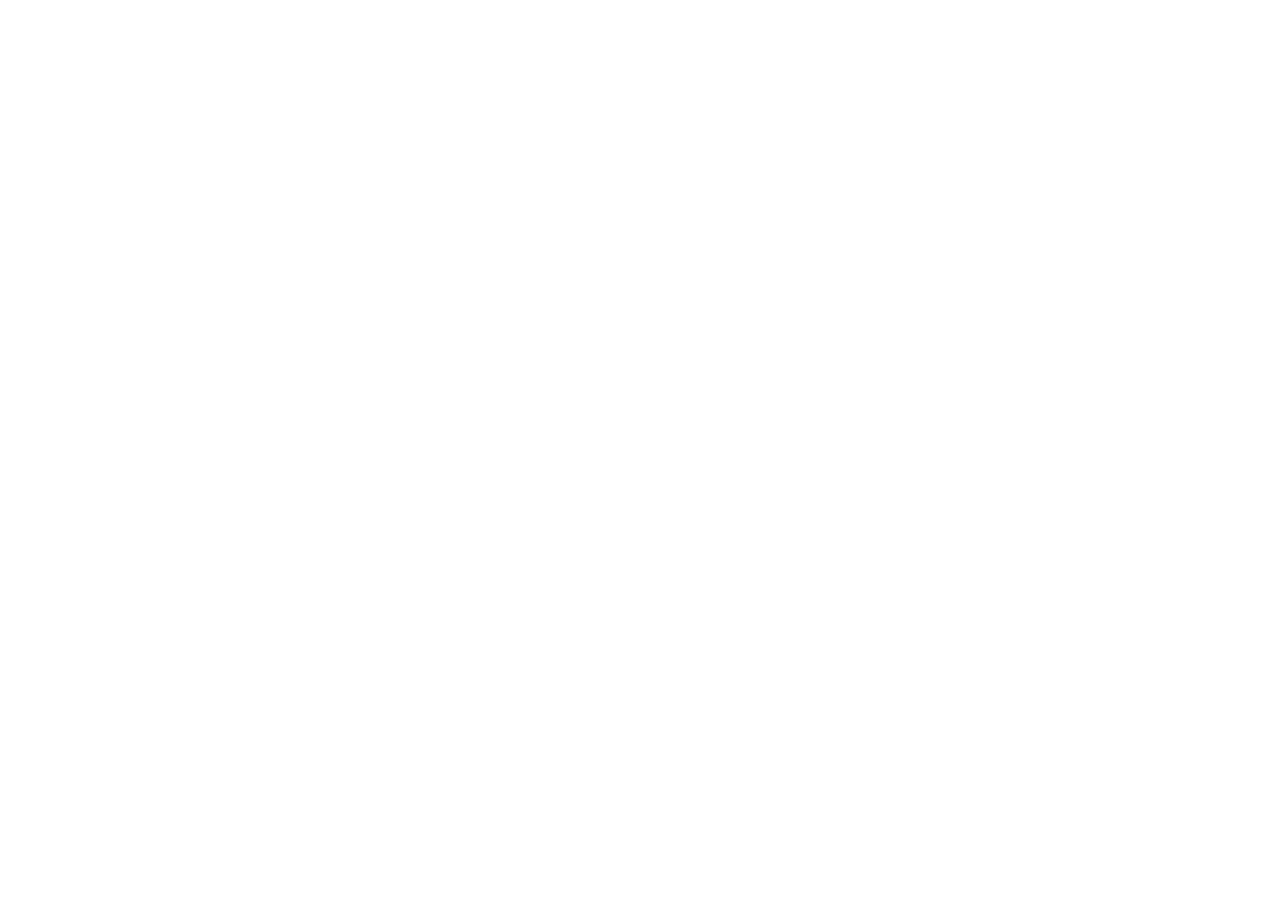
==== index.html @ 789bffc7 "initial commit" ====
<!DOCTYPE html>
<html lang="en">
  <head>
    <meta charset="UTF-8" />
    <meta http-equiv="X-UA-Compatible" content="IE=edge" />
    <meta name="viewport" content="width=device-width, initial-scale=1.0" />
    <title>Jake And Elwood</title>
  </head>
  <body></body>
</html>
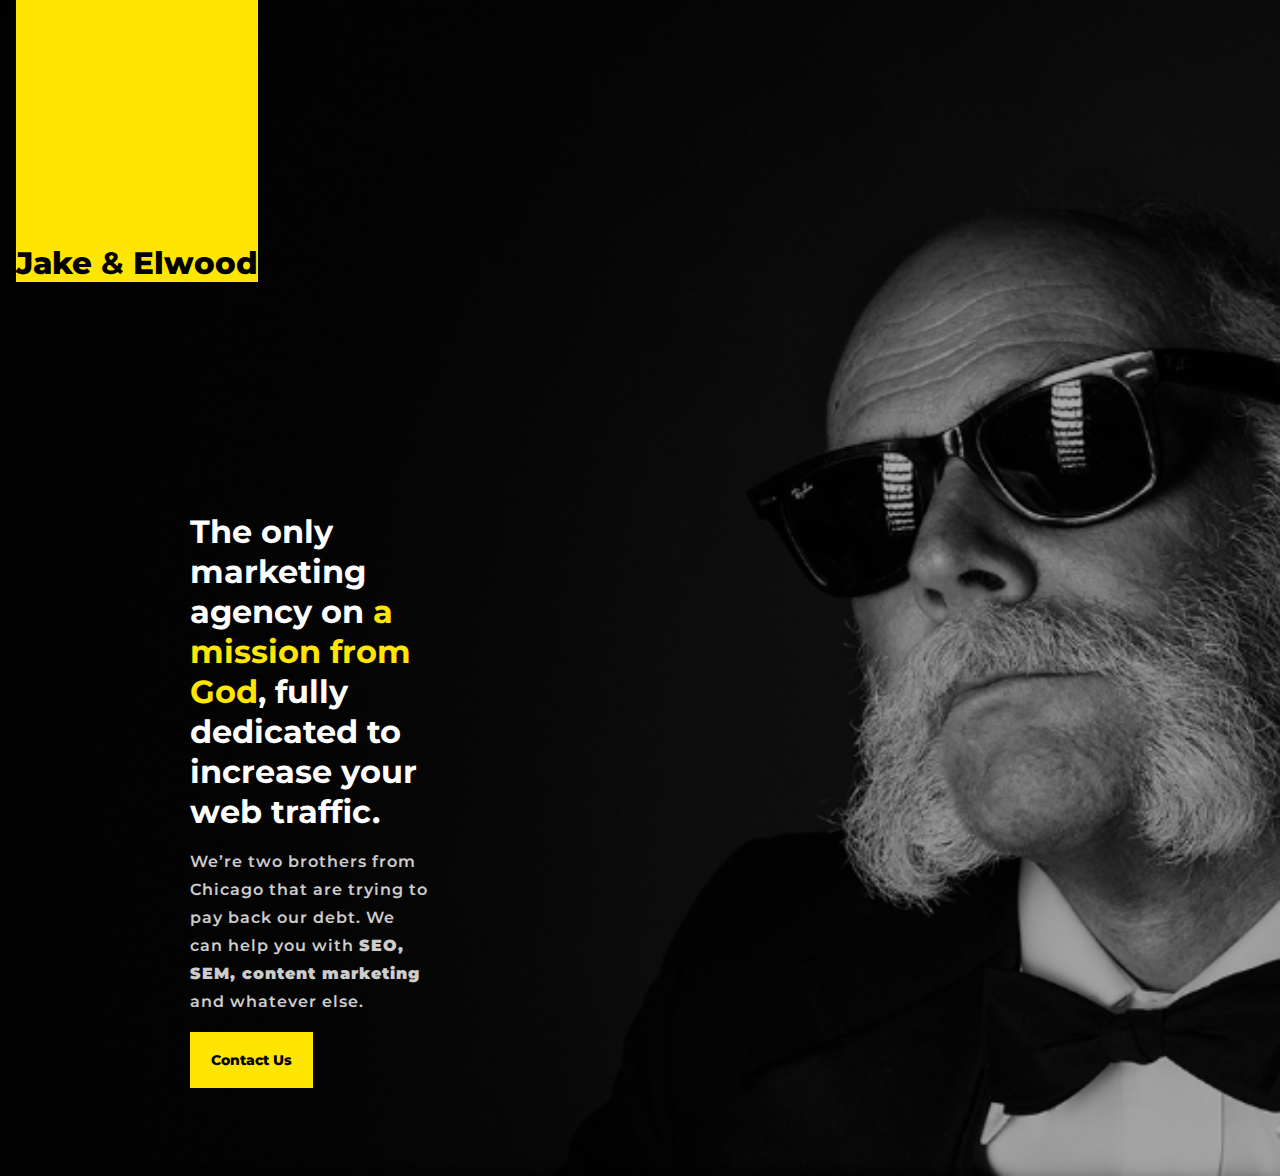
==== commit 3bcd87c6: "styled hero section" ====
--- a/index.html
+++ b/index.html
@@ -5,6 +5,54 @@
     <meta http-equiv="X-UA-Compatible" content="IE=edge" />
     <meta name="viewport" content="width=device-width, initial-scale=1.0" />
     <title>Jake And Elwood</title>
+    <link rel="stylesheet" href="./css/main.css" />
   </head>
-  <body></body>
+  <body>
+    <div class="wrapper">
+      <!-- HEADER -->
+      <header class="header">
+        <!-- LOGO -->
+        <h1 class="nav-logo">
+          <a class="nav-logo-link" href="#">
+            <strong>jake</strong>
+            &
+            <strong>elwood</strong>
+          </a>
+        </h1>
+        <!-- NAVBAR -->
+        <nav class="nav">
+          <ul class="nav-list">
+            <li class="nav-item"><a class="nav-item-link" href="#">home</a></li>
+            <li class="nav-item">
+              <a class="nav-item-link" href="#">about us</a>
+            </li>
+            <li class="nav-item">
+              <a class="nav-item-link" href="#">contact</a>
+            </li>
+          </ul>
+        </nav>
+      </header>
+
+      <!-- MAIN -->
+
+      <main class="main">
+        <div class="main-container">
+          <section class="hero-section">
+            <div class="container hero-container">
+              <h2 class="hero-head">
+                The only marketing agency on <span>a mission from God</span>,
+                fully dedicated to increase your web traffic.
+              </h2>
+              <p class="hero-description">
+                We’re two brothers from Chicago that are trying to pay back our
+                debt. We can help you with
+                <strong>SEO, SEM, content marketing </strong>and whatever else.
+              </p>
+              <button class="contact-btn">contact us</button>
+            </div>
+          </section>
+        </div>
+      </main>
+    </div>
+  </body>
 </html>
--- a/css/main.css
+++ b/css/main.css
@@ -0,0 +1,110 @@
+@import "./variables.css";
+@import "./reset.css";
+@import "./typography.css";
+
+body {
+  font-family: var(--primary-font);
+}
+
+.wrapper {
+  position: relative;
+}
+
+h1,
+h2,
+h3 {
+  color: var(--head-color);
+}
+
+span {
+  color: #ffe600;
+}
+
+.container {
+  width: 90%;
+  max-width: 900px;
+}
+
+/* HEADER */
+
+.header {
+  display: flex;
+  position: absolute;
+  height: 22vw;
+  padding: 0 1em;
+}
+
+/* NAV */
+
+.nav {
+  display: none;
+}
+
+/* LOGO */
+
+.nav-logo {
+  background: var(--logo-bg-color);
+  display: flex;
+  align-items: flex-end;
+}
+
+.nav-logo-link {
+  text-decoration: none;
+  text-transform: capitalize;
+  font-size: 31px;
+  line-height: 37px;
+  color: var(--logo-text-color);
+}
+
+.nav-logo-link strong {
+  font-weight: var(--extrabold-weight);
+}
+
+/* MAIN */
+
+/* HERO SECTION */
+.hero-section {
+  display: flex;
+  justify-content: center;
+}
+
+.hero-container {
+  display: flex;
+  flex-direction: column;
+  align-items: flex-start;
+  gap: 16px;
+}
+
+.hero-section {
+  background-image: url(../assets/img/hero-bg.jpg);
+  background-color: #aaa;
+  background-blend-mode: multiply;
+  background-repeat: no-repeat;
+  background-size: cover;
+  background-position: right 40% bottom 45%;
+  padding-top: 40vw;
+  padding-bottom: 5.5em;
+}
+
+.hero-head,
+.hero-description {
+  color: #fff;
+  max-width: 240px;
+}
+
+.hero-head {
+  line-height: 125%;
+}
+
+.hero-description {
+  font-weight: var(--semibold-weight);
+  opacity: 0.8;
+  letter-spacing: 1px;
+}
+
+.contact-btn {
+  font-family: inherit;
+  padding: 1em 1.5em;
+  font-weight: var(--extrabold-weight);
+  background-color: var(--btn-color);
+}
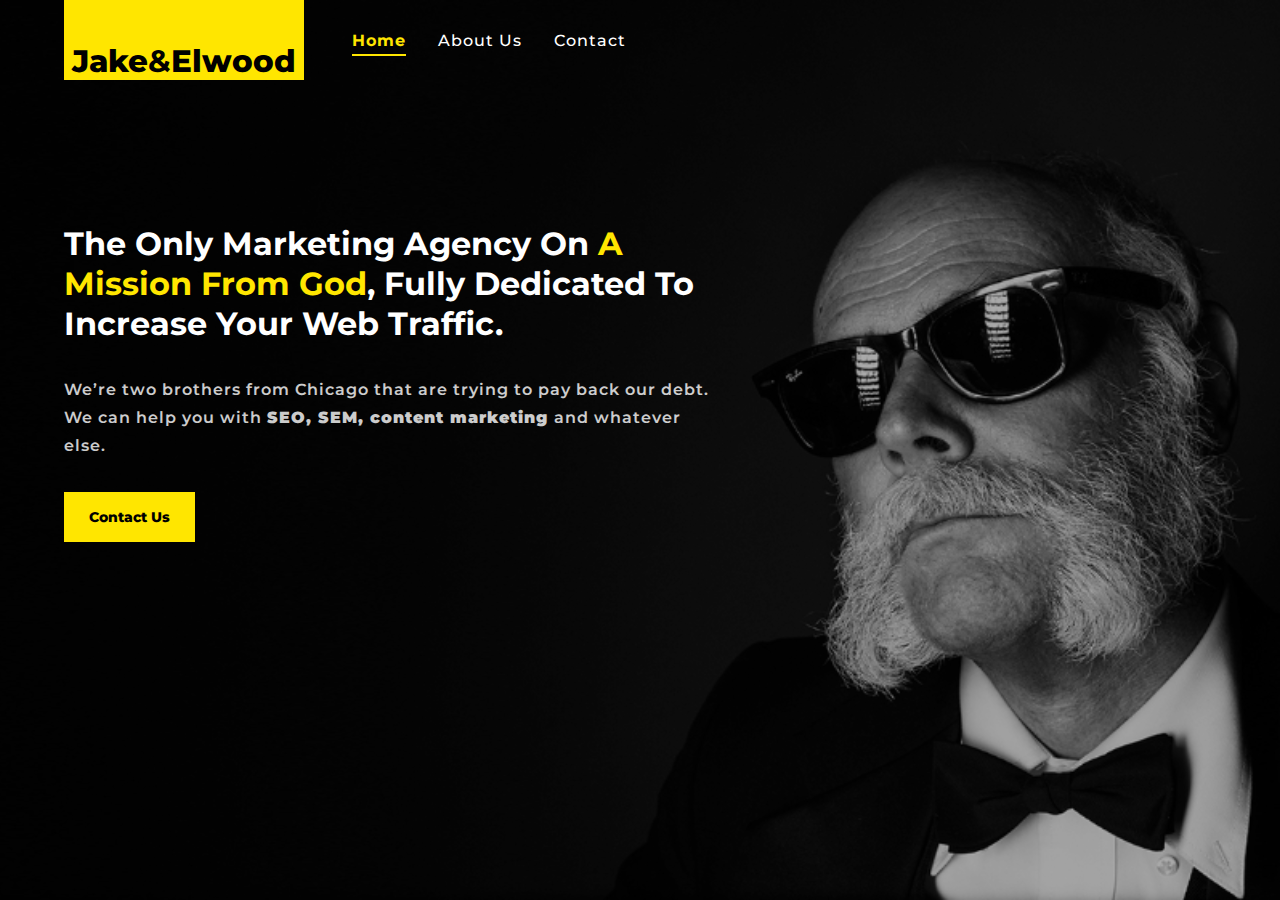
==== commit 11f8a745: "responsiveness done hero section" ====
--- a/index.html
+++ b/index.html
@@ -11,26 +11,28 @@
     <div class="wrapper">
       <!-- HEADER -->
       <header class="header">
-        <!-- LOGO -->
-        <h1 class="nav-logo">
-          <a class="nav-logo-link" href="#">
-            <strong>jake</strong>
-            &
-            <strong>elwood</strong>
-          </a>
-        </h1>
-        <!-- NAVBAR -->
-        <nav class="nav">
-          <ul class="nav-list">
-            <li class="nav-item"><a class="nav-item-link" href="#">home</a></li>
-            <li class="nav-item">
-              <a class="nav-item-link" href="#">about us</a>
-            </li>
-            <li class="nav-item">
-              <a class="nav-item-link" href="#">contact</a>
-            </li>
-          </ul>
-        </nav>
+        <div class="container header-container">
+          <!-- LOGO -->
+          <h1 class="nav-logo">
+            <a class="nav-logo-link" href="#">
+              <strong>jake</strong>&<strong>elwood</strong>
+            </a>
+          </h1>
+          <!-- NAVBAR -->
+          <nav class="nav">
+            <ul class="nav-list">
+              <li class="nav-item">
+                <a class="nav-item-active" href="#">home</a>
+              </li>
+              <li class="nav-item">
+                <a class="nav-item-link" href="#">about us</a>
+              </li>
+              <li class="nav-item">
+                <a class="nav-item-link" href="#">contact</a>
+              </li>
+            </ul>
+          </nav>
+        </div>
       </header>
 
       <!-- MAIN -->
--- a/css/main.css
+++ b/css/main.css
@@ -4,6 +4,7 @@
 
 body {
   font-family: var(--primary-font);
+  width: 100vw;
 }
 
 .wrapper {
@@ -22,7 +23,6 @@
 
 .container {
   width: 90%;
-  max-width: 900px;
 }
 
 /* HEADER */
@@ -30,8 +30,13 @@
 .header {
   display: flex;
   position: absolute;
-  height: 22vw;
-  padding: 0 1em;
+  height: 5em;
+  width: 100vw;
+  justify-content: center;
+}
+
+.header-container {
+  display: flex;
 }
 
 /* NAV */
@@ -54,6 +59,7 @@
   font-size: 31px;
   line-height: 37px;
   color: var(--logo-text-color);
+  padding: 0 8px;
 }
 
 .nav-logo-link strong {
@@ -72,7 +78,7 @@
   display: flex;
   flex-direction: column;
   align-items: flex-start;
-  gap: 16px;
+  gap: 1em;
 }
 
 .hero-section {
@@ -82,8 +88,8 @@
   background-repeat: no-repeat;
   background-size: cover;
   background-position: right 40% bottom 45%;
-  padding-top: 40vw;
   padding-bottom: 5.5em;
+  padding-top: 9em;
 }
 
 .hero-head,
@@ -94,6 +100,7 @@
 
 .hero-head {
   line-height: 125%;
+  text-transform: capitalize;
 }
 
 .hero-description {
@@ -104,7 +111,90 @@
 
 .contact-btn {
   font-family: inherit;
-  padding: 1em 1.5em;
+  padding: 0.8em 1.8em;
   font-weight: var(--extrabold-weight);
   background-color: var(--btn-color);
-}
+  transition-property: opacity;
+  transition-duration: 0.5s;
+}
+
+.contact-btn:hover {
+  opacity: 0.5;
+}
+
+@media (min-width: 560px) {
+  .hero-head,
+  .hero-description {
+    max-width: 310px;
+  }
+}
+
+@media (min-width: 768px) {
+  .hero-head,
+  .hero-description {
+    max-width: 400px;
+  }
+}
+
+@media (min-width: 900px) {
+  .hero-head,
+  .hero-description {
+    max-width: 500px;
+  }
+}
+
+@media (min-width: 1280px) {
+  .header-container {
+    gap: 3em;
+  }
+
+  .nav {
+    display: flex;
+    align-items: center;
+  }
+
+  .nav-list {
+    list-style: none;
+    display: flex;
+    gap: 2em;
+  }
+
+  .nav-item-link,
+  .nav-item-active {
+    letter-spacing: 1px;
+    text-transform: capitalize;
+    text-decoration: none;
+  }
+
+  .nav-item-link {
+    font-weight: var(--medium-weight);
+    color: var(--nav-link-color);
+  }
+
+  .nav-item-active {
+    font-weight: var(--bold-weight);
+    color: #ffe600;
+    padding-bottom: 4px;
+    border-bottom: 2px solid #ffe600;
+  }
+
+  .nav-item a:hover {
+    color: #ffe600;
+  }
+
+  .hero-head,
+  .hero-description {
+    max-width: 650px;
+  }
+
+  .hero-section {
+    background-size: cover;
+    padding-top: 14em;
+    padding-bottom: 8em;
+    height: 100vh;
+  }
+
+  .hero-container {
+    gap: 2em;
+  }
+}
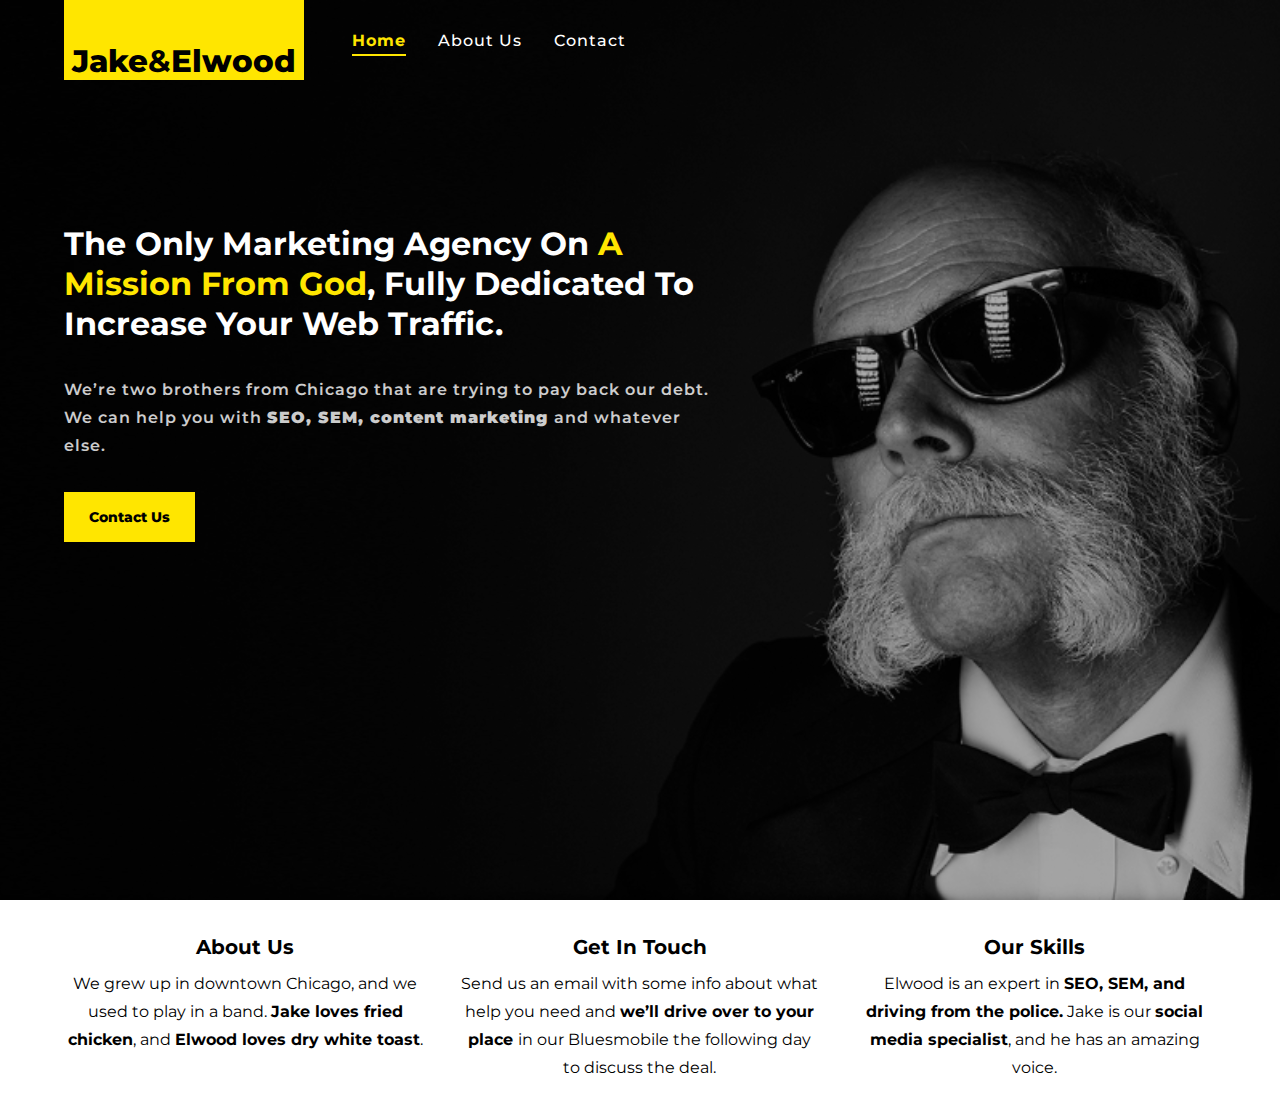
==== commit d4d58f9f: "info section styled" ====
--- a/index.html
+++ b/index.html
@@ -53,6 +53,35 @@
               <button class="contact-btn">contact us</button>
             </div>
           </section>
+          <section class="info-section">
+            <div class="container info-container">
+              <article class="info-card">
+                <h3 class="info-card-title">about us</h3>
+                <p class="info-card-description">
+                  We grew up in downtown Chicago, and we used to play in a band.
+                  <strong>Jake loves fried chicken</strong>, and
+                  <strong>Elwood loves dry white toast</strong>.
+                </p>
+              </article>
+              <article class="info-card">
+                <h3 class="info-card-title">get in touch</h3>
+                <p class="info-card-description">
+                  Send us an email with some info about what help you need and
+                  <strong>we’ll drive over to your place </strong>in our
+                  Bluesmobile the following day to discuss the deal.
+                </p>
+              </article>
+              <article class="info-card skill-card">
+                <h3 class="info-card-title">Our skills</h3>
+                <p class="info-card-description">
+                  Elwood is an expert in
+                  <strong>SEO, SEM, and driving from the police.</strong>
+                  Jake is our <strong>social media specialist</strong>, and he
+                  has an amazing voice.
+                </p>
+              </article>
+            </div>
+          </section>
         </div>
       </main>
     </div>
--- a/css/main.css
+++ b/css/main.css
@@ -15,6 +15,7 @@
 h2,
 h3 {
   color: var(--head-color);
+  text-transform: capitalize;
 }
 
 span {
@@ -198,3 +199,62 @@
     gap: 2em;
   }
 }
+
+/* GRID */
+
+.info-section {
+  display: flex;
+  justify-content: center;
+}
+
+.info-container {
+  padding: 2em 0;
+  display: grid;
+  grid-template: 1fr 1fr / minmax(200px, 300px);
+  gap: 2em;
+  justify-content: center;
+}
+
+.info-card {
+  display: flex;
+  flex-direction: column;
+  align-items: center;
+  gap: 0.5em;
+}
+
+.info-card-description {
+  text-align: center;
+}
+
+@media (min-width: 560px) {
+  .info-container {
+    grid-template: 1fr 1fr / minmax(200px, 450px);
+  }
+}
+
+@media (min-width: 685px) {
+  .info-container {
+    grid-template: 1fr 1fr / 1fr 1fr;
+  }
+
+  .skill-card {
+    grid-column: 1 / -1;
+    align-self: center;
+  }
+}
+
+@media (min-width: 780px) {
+  .info-container {
+    grid-template: 1fr / 1fr 1fr 1fr;
+  }
+
+  .skill-card {
+    grid-column: 3 / -1;
+    align-self: center;
+  }
+}
+
+@media (min-width: 1280px) {
+  .info-container {
+  }
+}
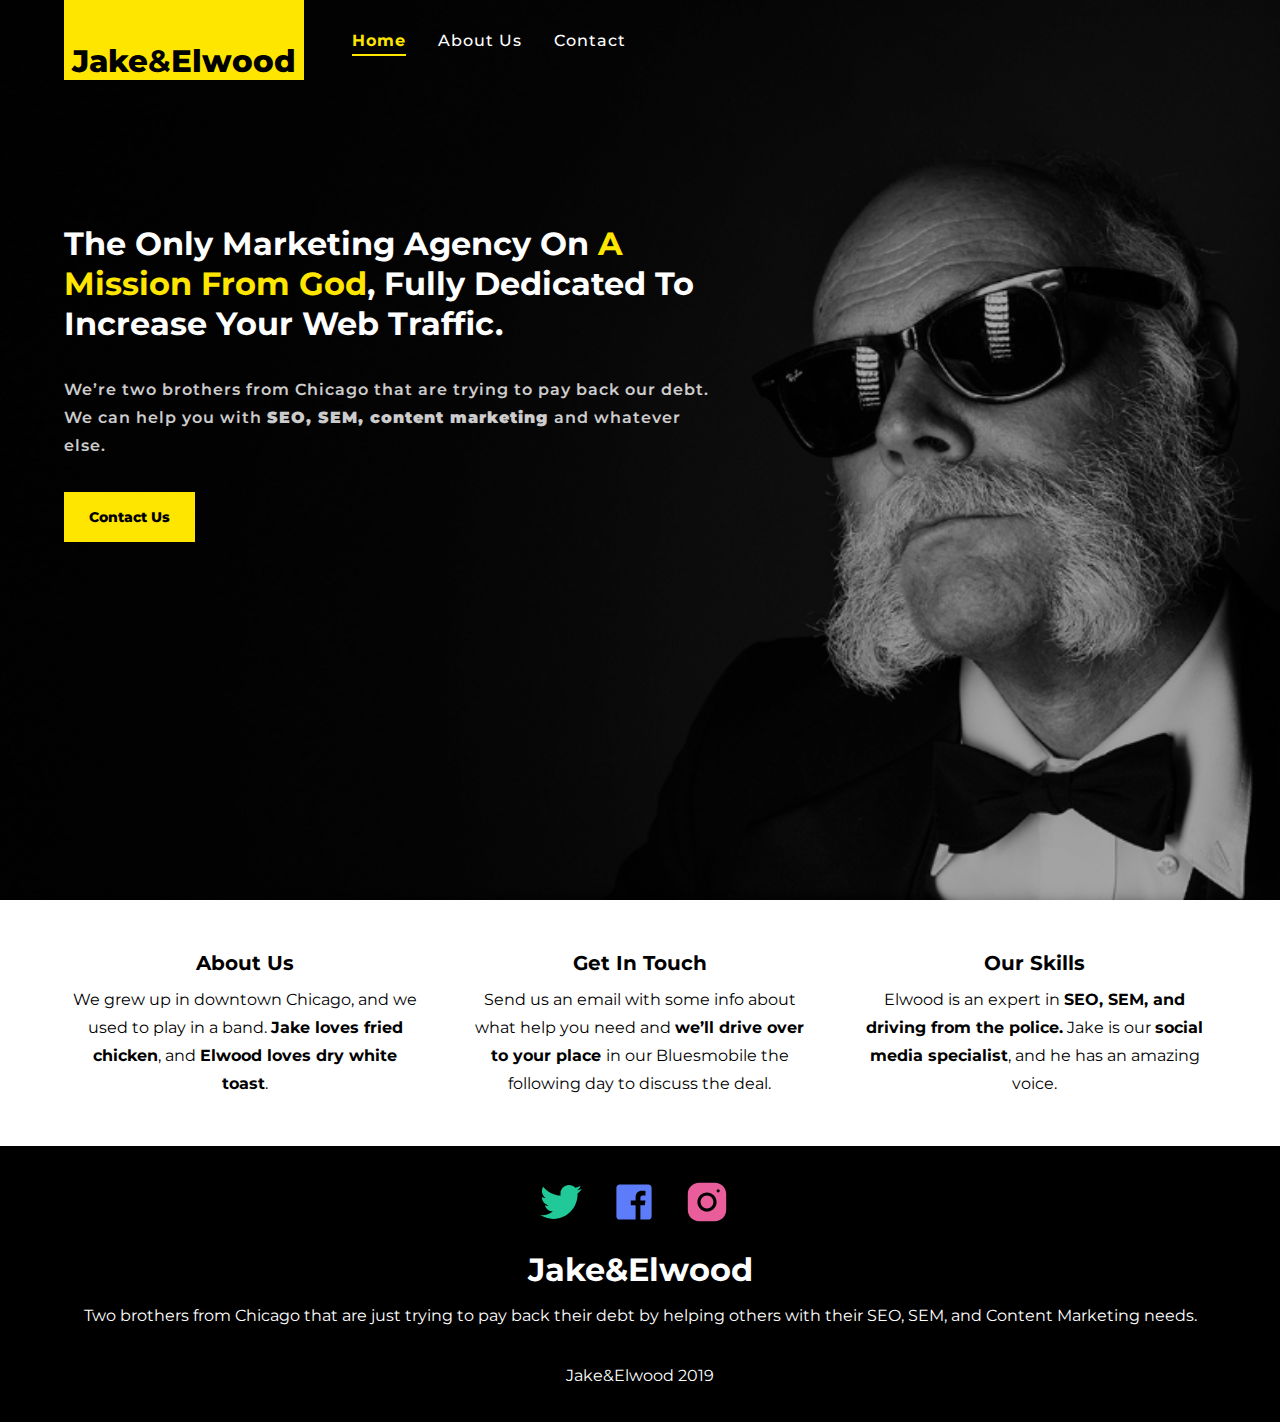
==== commit 0822d4bf: "mobile footer" ====
--- a/index.html
+++ b/index.html
@@ -84,6 +84,40 @@
           </section>
         </div>
       </main>
+
+      <!-- FOOTER -->
+      <footer class="footer">
+        <div class="container footer-container">
+          <div class="footer-content">
+            <div class="footer-head">
+              <h2 class="footer-title">Jake&Elwood</h2>
+              <p class="footer-subtitle">
+                Two brothers from Chicago that are just trying to pay back their
+                debt by helping others with their SEO, SEM, and Content
+                Marketing needs.
+              </p>
+            </div>
+            <p class="footer-copyright">Jake&Elwood 2019</p>
+          </div>
+          <ul class="social-list">
+            <li class="social-media-item">
+              <a href="#">
+                <img src="./assets/img/twitter.svg" alt="twitter logo" />
+              </a>
+            </li>
+            <li class="social-media-item">
+              <a href="#">
+                <img src="./assets/img/facebook.svg" alt="facebook logo" />
+              </a>
+            </li>
+            <li class="social-media-item">
+              <a href="#">
+                <img src="./assets/img/instagram.svg" alt="instagram logo" />
+              </a>
+            </li>
+          </ul>
+        </div>
+      </footer>
     </div>
   </body>
 </html>
--- a/css/main.css
+++ b/css/main.css
@@ -220,6 +220,7 @@
   flex-direction: column;
   align-items: center;
   gap: 0.5em;
+  padding: 1em 0.5em;
 }
 
 .info-card-description {
@@ -250,11 +251,58 @@
 
   .skill-card {
     grid-column: 3 / -1;
-    align-self: center;
-  }
-}
-
-@media (min-width: 1280px) {
-  .info-container {
-  }
-}
+    align-self: flex-start;
+  }
+}
+
+/* FOOTER */
+
+.footer {
+  display: flex;
+  justify-content: center;
+  background-color: #000;
+}
+
+.footer-container {
+  display: flex;
+  flex-direction: column-reverse;
+  align-items: center;
+  padding: 2em 0;
+  gap: 1em;
+}
+
+.social-list {
+  display: flex;
+  gap: 0.8em;
+  list-style: none;
+  justify-content: space-between;
+}
+
+.social-list a img {
+  width: 80%;
+}
+
+.footer-content {
+  display: flex;
+  flex-direction: column;
+  align-items: center;
+  gap: 2em;
+}
+
+.footer-head {
+  display: flex;
+  flex-direction: column;
+  color: #fff;
+  gap: 0.5em;
+  align-items: center;
+}
+
+.footer-subtitle {
+  text-align: center;
+}
+
+.footer-title,
+.footer-subtitle,
+.footer-copyright {
+  color: #fff;
+}
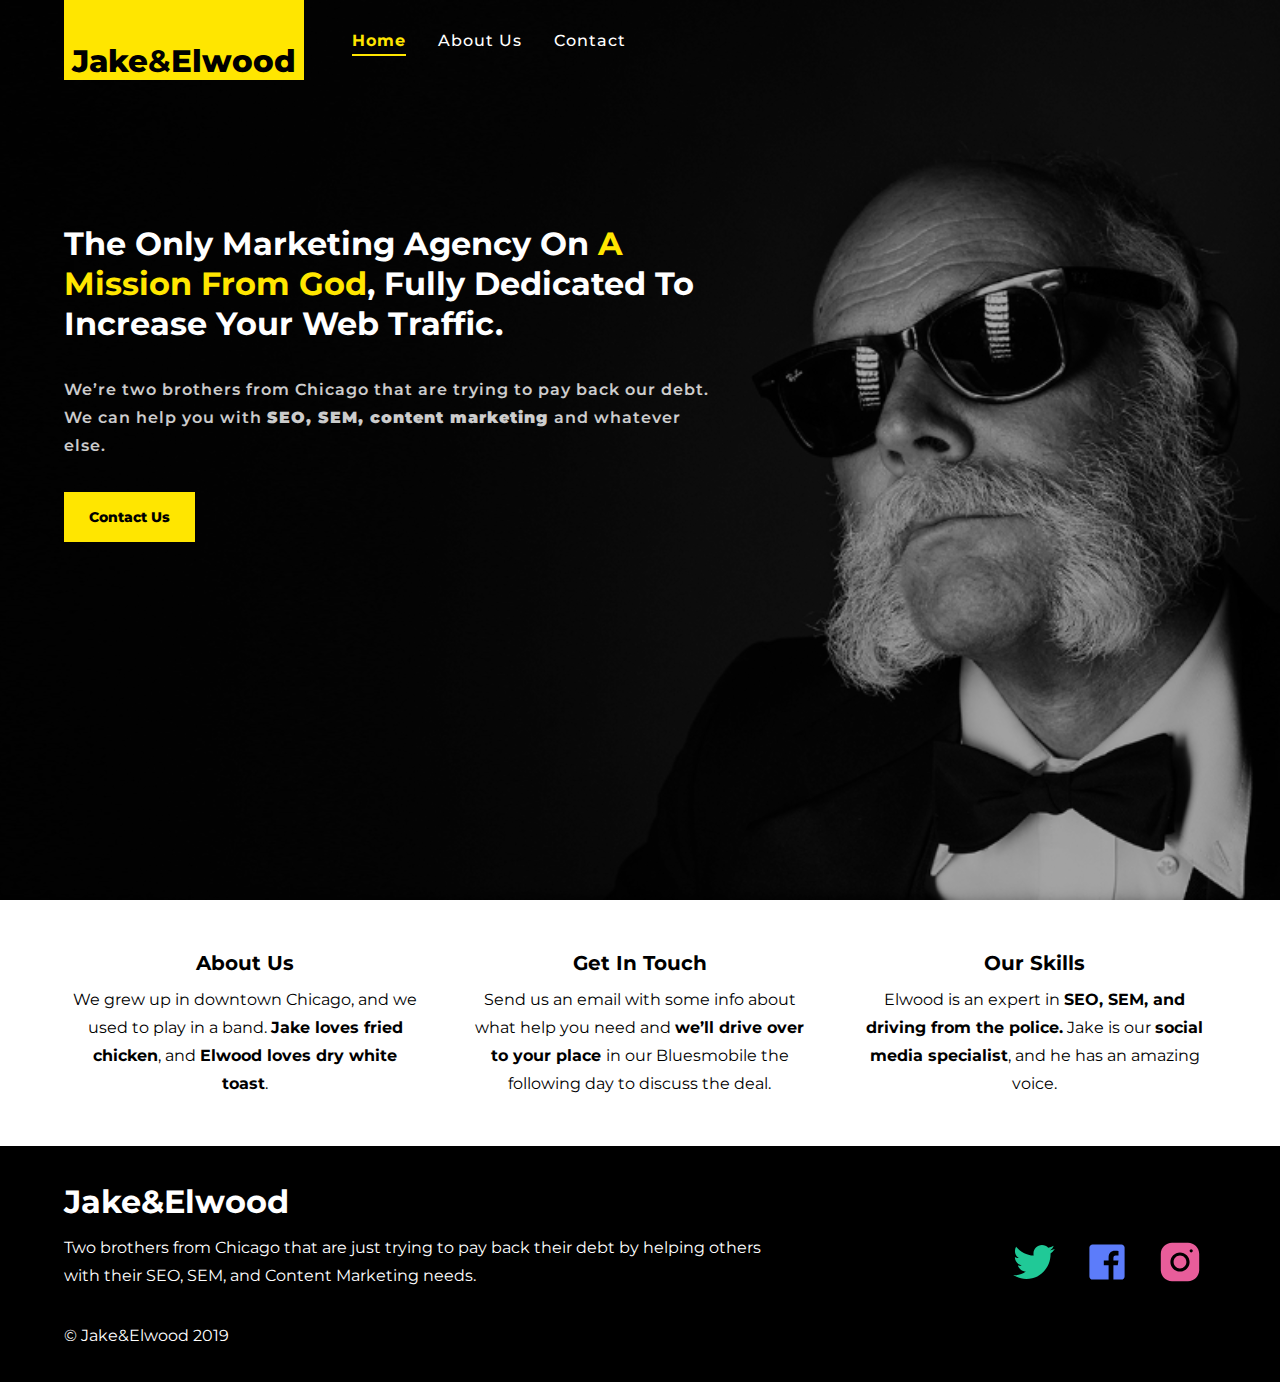
==== commit d89a3ebb: "homepage responsive complete" ====
--- a/index.html
+++ b/index.html
@@ -97,7 +97,7 @@
                 Marketing needs.
               </p>
             </div>
-            <p class="footer-copyright">Jake&Elwood 2019</p>
+            <p class="footer-copyright">© Jake&Elwood 2019</p>
           </div>
           <ul class="social-list">
             <li class="social-media-item">
--- a/css/main.css
+++ b/css/main.css
@@ -4,7 +4,6 @@
 
 body {
   font-family: var(--primary-font);
-  width: 100vw;
 }
 
 .wrapper {
@@ -32,7 +31,7 @@
   display: flex;
   position: absolute;
   height: 5em;
-  width: 100vw;
+  width: 100%;
   justify-content: center;
 }
 
@@ -306,3 +305,46 @@
 .footer-copyright {
   color: #fff;
 }
+
+@media (min-width: 685px) {
+  .footer-container {
+    flex-direction: row;
+    justify-content: space-between;
+  }
+
+  .social-list {
+    flex-direction: column;
+  }
+
+  .footer-subtitle {
+    max-width: 350px;
+  }
+}
+
+@media (min-width: 780px) {
+  .social-list {
+    flex-direction: row;
+  }
+
+  .footer-content,
+  .footer-head {
+    align-items: flex-start;
+  }
+
+  .footer-subtitle {
+    max-width: 450px;
+    text-align: left;
+  }
+}
+
+@media (min-width: 900px) {
+  .footer-subtitle {
+    max-width: 600px;
+  }
+}
+
+@media (min-width: 1280px) {
+  .footer-subtitle {
+    max-width: 700px;
+  }
+}
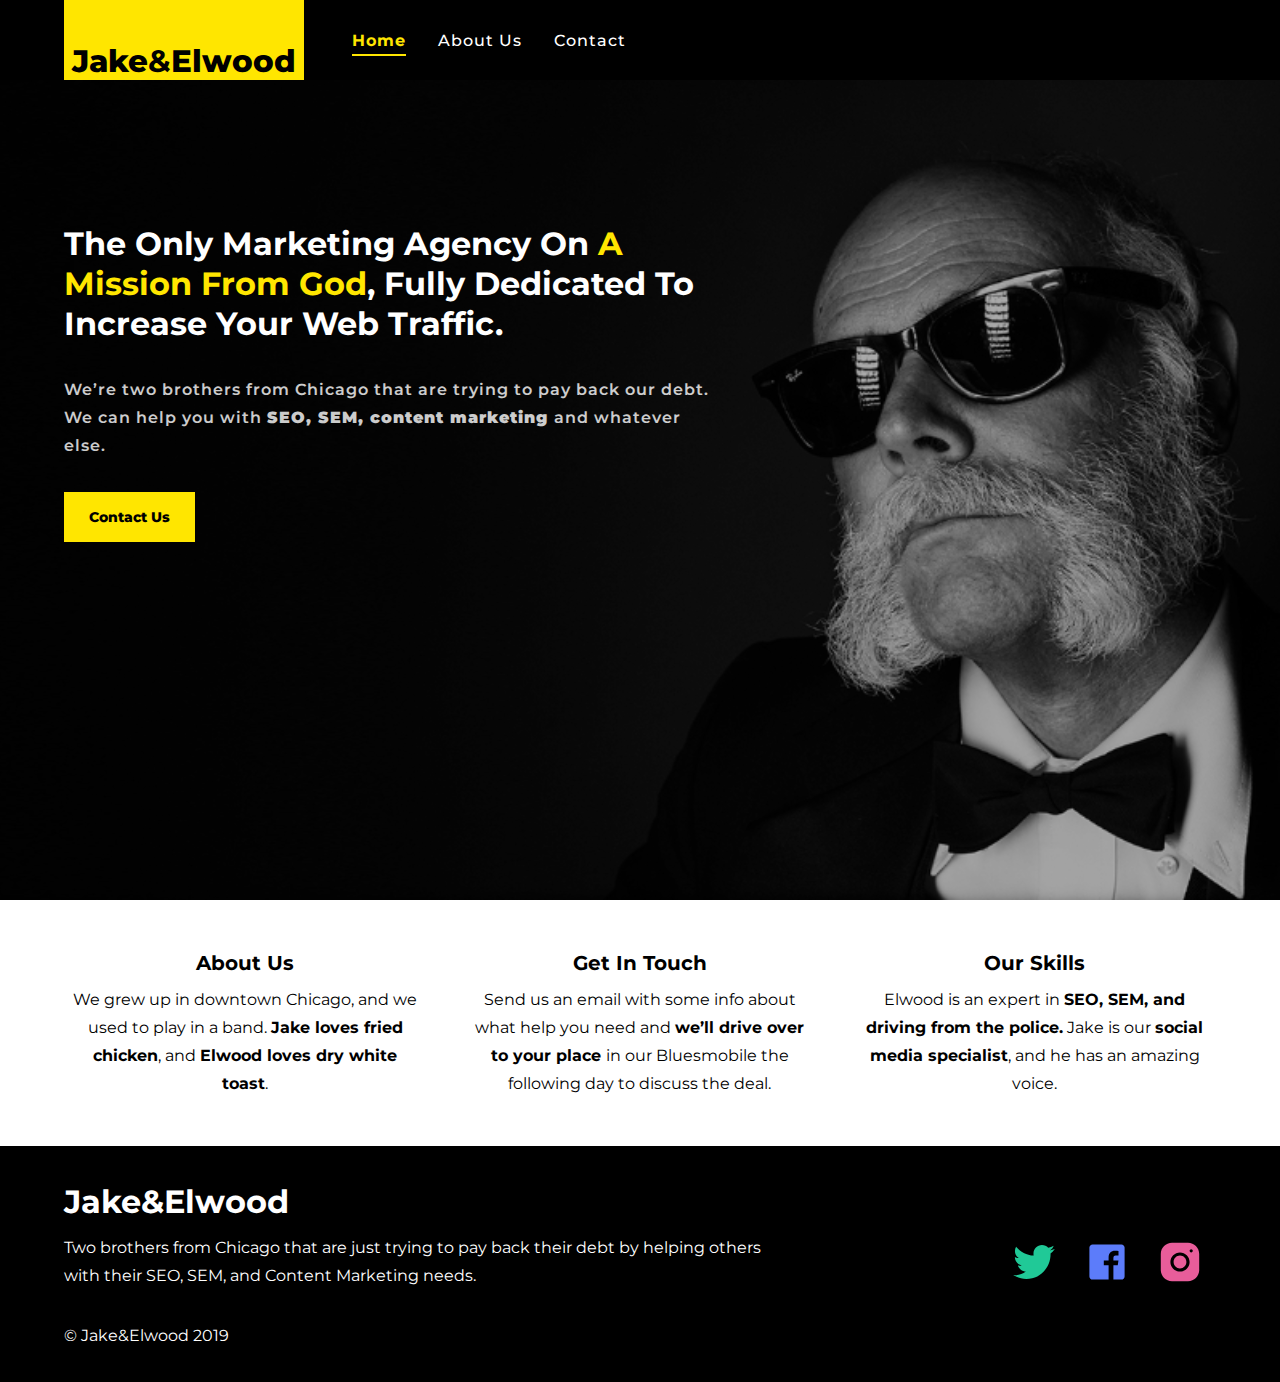
==== commit 0116b7c8: "styled contact us page" ====
--- a/index.html
+++ b/index.html
@@ -22,13 +22,13 @@
           <nav class="nav">
             <ul class="nav-list">
               <li class="nav-item">
-                <a class="nav-item-active" href="#">home</a>
+                <a class="nav-item-active" href="./index.html">home</a>
               </li>
               <li class="nav-item">
-                <a class="nav-item-link" href="#">about us</a>
+                <a class="nav-item-link" href="./aboutUs.html">about us</a>
               </li>
               <li class="nav-item">
-                <a class="nav-item-link" href="#">contact</a>
+                <a class="nav-item-link" href="./contactUs.html">contact</a>
               </li>
             </ul>
           </nav>
@@ -50,7 +50,7 @@
                 debt. We can help you with
                 <strong>SEO, SEM, content marketing </strong>and whatever else.
               </p>
-              <button class="contact-btn">contact us</button>
+              <button class="btn">contact us</button>
             </div>
           </section>
           <section class="info-section">
--- a/css/main.css
+++ b/css/main.css
@@ -109,7 +109,7 @@
   letter-spacing: 1px;
 }
 
-.contact-btn {
+.btn {
   font-family: inherit;
   padding: 0.8em 1.8em;
   font-weight: var(--extrabold-weight);
@@ -118,7 +118,7 @@
   transition-duration: 0.5s;
 }
 
-.contact-btn:hover {
+.btn:hover {
   opacity: 0.5;
 }
 
@@ -348,3 +348,169 @@
     max-width: 700px;
   }
 }
+
+/* About Us Page */
+
+.header {
+  background: #000;
+}
+
+.page-section {
+  padding-top: 8em;
+  padding-bottom: 3em;
+  display: flex;
+  justify-content: center;
+}
+
+.page-container {
+  display: flex;
+  flex-direction: column;
+  gap: 3em;
+  padding: 1em 0;
+}
+
+.page-head {
+  display: flex;
+  flex-direction: column;
+  align-items: center;
+}
+
+.page-title {
+  font-weight: var(--extrabold-weight);
+}
+
+.page-subtitle {
+  text-align: center;
+}
+
+.page-body {
+  display: flex;
+  flex-direction: column;
+  gap: 3em;
+  align-items: center;
+}
+
+.page-img-wrap {
+  display: flex;
+  flex-direction: column;
+  gap: 2em;
+}
+
+.page-img-text {
+  display: flex;
+  flex-direction: column;
+  gap: 1em;
+}
+
+.page-img-text p strong a {
+  color: #000;
+}
+
+.page-img-wrap img {
+  max-width: 100%;
+  object-fit: cover;
+}
+
+.page-content {
+  display: flex;
+  flex-direction: column;
+  gap: 3em;
+}
+
+.page-form {
+  display: flex;
+  flex-direction: column;
+  gap: 1.5em;
+  width: 100%;
+}
+
+.page-input {
+  display: flex;
+  flex-direction: column;
+  gap: 0.2em;
+}
+
+.page-input label {
+  text-transform: capitalize;
+}
+
+.page-input input,
+.page-input textarea {
+  border: 1px solid #707070;
+  padding: 1em 0.5em;
+}
+
+.page-input textarea {
+  height: 120px;
+}
+
+.form-btn-wrapper {
+  display: flex;
+  justify-content: flex-end;
+}
+
+@media (min-width: 560px) {
+  .page-subtitle {
+    max-width: 600px;
+  }
+
+  .page-article {
+    display: flex;
+    flex-direction: column;
+    align-items: center;
+  }
+
+  .page-article-description {
+    text-align: center;
+    max-width: 600px;
+  }
+}
+
+@media (min-width: 685px) {
+  .page-subtitle {
+    max-width: 650px;
+  }
+
+  .page-article-description {
+    max-width: 650px;
+  }
+}
+
+@media (min-width: 780px) {
+  .page-container {
+    gap: 5em;
+  }
+
+  .page-body {
+    display: grid;
+    grid-template-columns: 1fr 2fr;
+    align-items: flex-start;
+  }
+
+  .page-article-description {
+    text-align: left;
+    max-width: none;
+  }
+
+  .page-article {
+    align-items: flex-start;
+  }
+
+  .page-subtitle {
+    max-width: 680px;
+  }
+
+  .page-form {
+    display: grid;
+    grid-template: 1fr 2fr 0.5fr / 1fr 1fr;
+  }
+  .form-btn-wrapper {
+    display: flex;
+    justify-content: flex-end;
+  }
+
+  .message-input,
+  .form-btn-wrapper {
+    grid-column: 1 / -1;
+  }
+}
